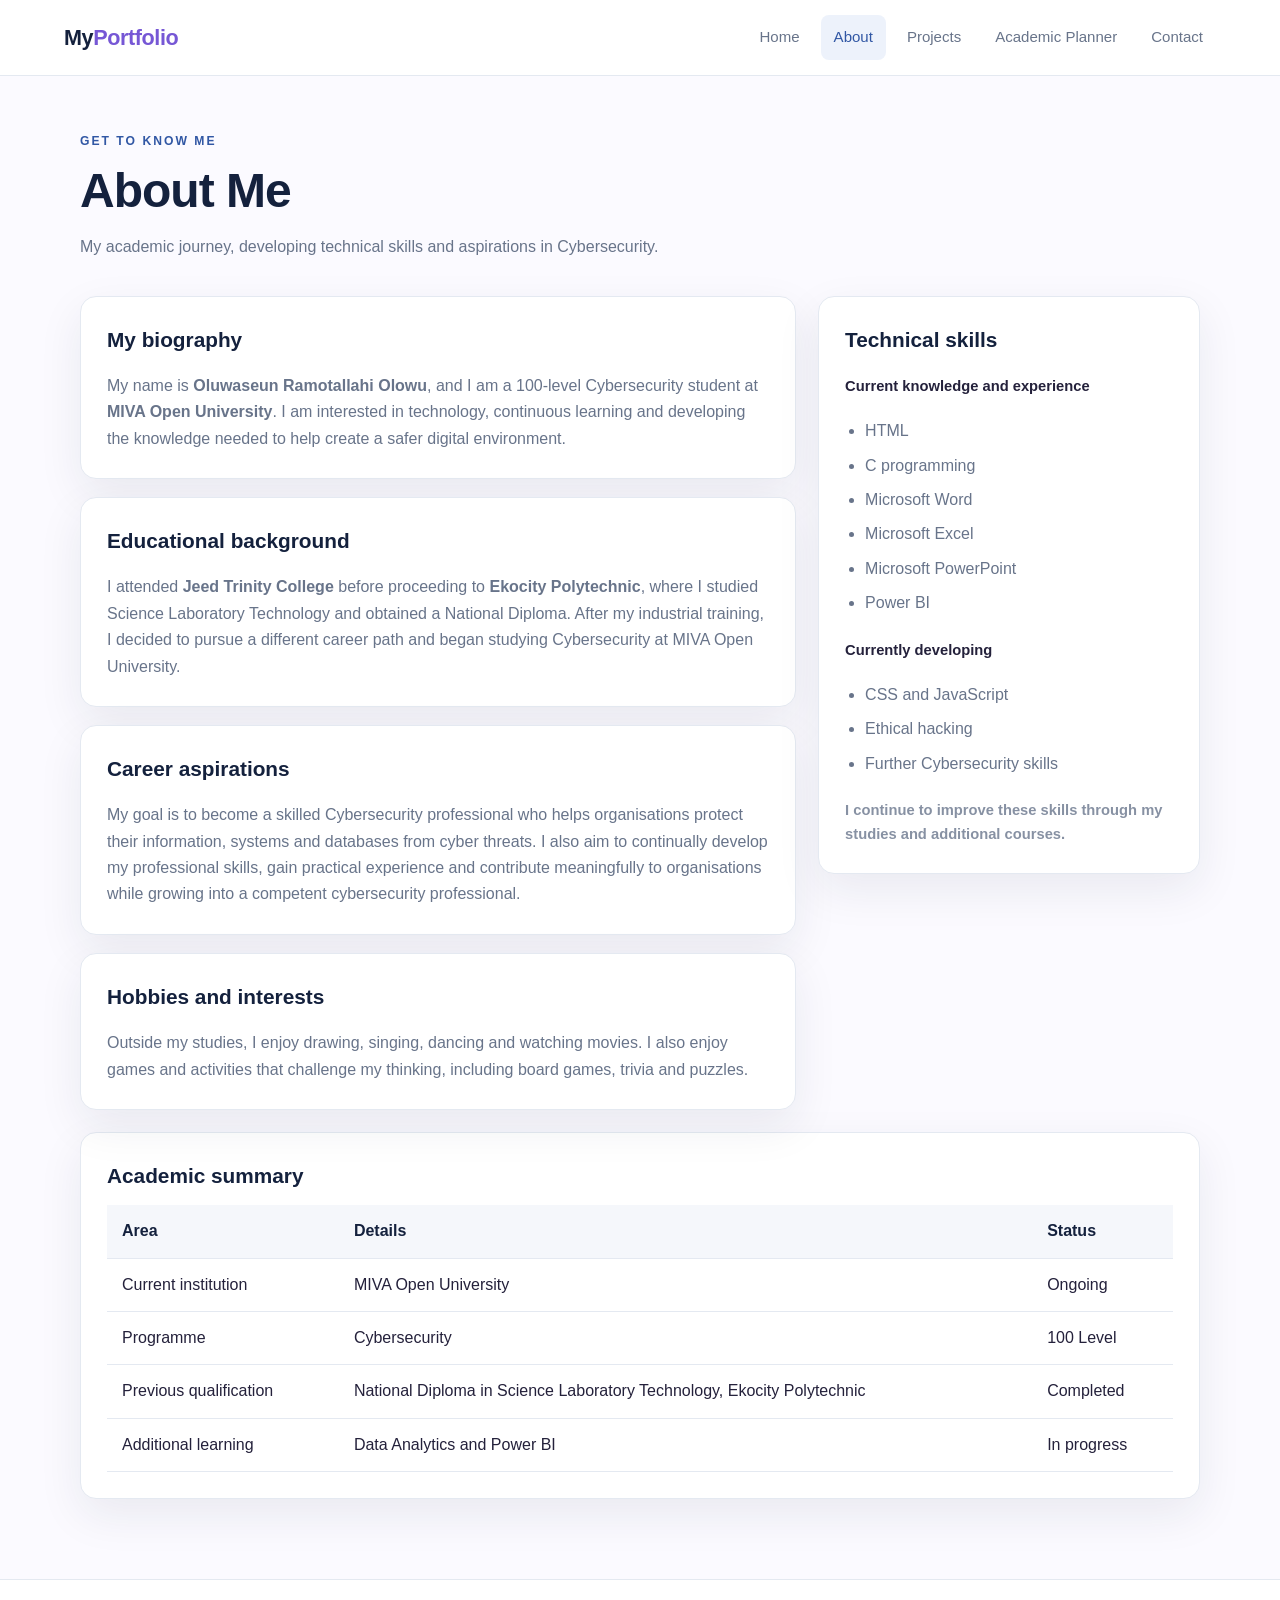
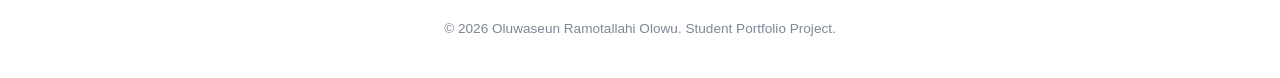
==== about.html @ 8bb6b70c "Add files via upload" ====
<!DOCTYPE html>
<html lang="en">
<head>
  <meta charset="UTF-8">
  <meta name="viewport" content="width=device-width, initial-scale=1.0">
  <title>About Me | Oluwaseun Ramotallahi Olowu</title>
  <link rel="stylesheet" href="css/style.css">
  <script src="js/main.js" defer></script>
</head>
<body>
  <header class="site-header">
    <a class="logo" href="index.html">My<span>Portfolio</span></a>
    <button class="menu-toggle" aria-label="Toggle navigation" aria-expanded="false">☰</button>
    <nav class="navigation" aria-label="Main navigation">
      <a href="index.html">Home</a><a class="active" href="about.html">About</a>
      <a href="projects.html">Projects</a><a href="planner.html">Academic Planner</a>
      <a href="contact.html">Contact</a>
    </nav>
  </header>
  <main class="container page-main">
    <section class="page-intro">
      <p class="eyebrow">GET TO KNOW ME</p>
      <h1>About Me</h1>
      <p>My academic journey, developing technical skills and aspirations in Cybersecurity.</p>
    </section>
    <section class="about-layout">
      <div class="about-main">
        <article class="content-card">
          <h2>My biography</h2>
          <p>My name is <strong>Oluwaseun Ramotallahi Olowu</strong>, and I am a 100-level Cybersecurity student at <strong>MIVA Open University</strong>. I am interested in technology, continuous learning and developing the knowledge needed to help create a safer digital environment.</p>
        </article>
        <article class="content-card">
          <h2>Educational background</h2>
          <p>I attended <strong>Jeed Trinity College</strong> before proceeding to <strong>Ekocity Polytechnic</strong>, where I studied Science Laboratory Technology and obtained a National Diploma. After my industrial training, I decided to pursue a different career path and began studying Cybersecurity at MIVA Open University.</p>
        </article>
        <article class="content-card">
          <h2>Career aspirations</h2>
          <p>My goal is to become a skilled Cybersecurity professional who helps organisations protect their information, systems and databases from cyber threats. I also aim to continually develop my professional skills, gain practical experience and contribute meaningfully to organisations while growing into a competent cybersecurity professional.</p>
        </article>
        <article class="content-card">
          <h2>Hobbies and interests</h2>
          <p>Outside my studies, I enjoy drawing, singing, dancing and watching movies. I also enjoy games and activities that challenge my thinking, including board games, trivia and puzzles.</p>
        </article>
      </div>
      <aside class="content-card skills-card">
        <h2>Technical skills</h2>
        <p><strong>Current knowledge and experience</strong></p>
        <ul class="interest-list">
          <li>HTML</li><li>C programming</li><li>Microsoft Word</li>
          <li>Microsoft Excel</li><li>Microsoft PowerPoint</li><li>Power BI</li>
        </ul>
        <p><strong>Currently developing</strong></p>
        <ul class="interest-list">
          <li>CSS and JavaScript</li><li>Ethical hacking</li>
          <li>Further Cybersecurity skills</li>
        </ul>
        <p class="small-note">I continue to improve these skills through my studies and additional courses.</p>
      </aside>
    </section>
    <section class="content-card table-card">
      <h2>Academic summary</h2>
      <div class="table-wrap">
        <table>
          <thead><tr><th>Area</th><th>Details</th><th>Status</th></tr></thead>
          <tbody>
            <tr><td>Current institution</td><td>MIVA Open University</td><td>Ongoing</td></tr>
            <tr><td>Programme</td><td>Cybersecurity</td><td>100 Level</td></tr>
            <tr><td>Previous qualification</td><td>National Diploma in Science Laboratory Technology, Ekocity Polytechnic</td><td>Completed</td></tr>
            <tr><td>Additional learning</td><td>Data Analytics and Power BI</td><td>In progress</td></tr>
          </tbody>
        </table>
      </div>
    </section>
  </main>
  <footer class="site-footer"><p>© <span class="year"></span> Oluwaseun Ramotallahi Olowu. Student Portfolio Project.</p></footer>
</body>
</html>
---- css/style.css ----
:root{--navy:#14213d;--blue:#3157a4;--cyan:#63c7c2;--ink:#243047;--muted:#68748a;--paper:#f7f9fc;--white:#fff;--line:#e4e9f1;--shadow:0 16px 45px rgba(20,33,61,.08)}
*{box-sizing:border-box}html{scroll-behavior:smooth}body{margin:0;font-family:Arial,Helvetica,sans-serif;color:var(--ink);background:var(--paper);line-height:1.65}a{color:inherit;text-decoration:none}img{max-width:100%;display:block}.container{width:min(1120px,90%);margin-inline:auto}
.site-header{min-height:76px;padding:0 5%;display:flex;align-items:center;justify-content:space-between;background:var(--white);border-bottom:1px solid var(--line);position:sticky;top:0;z-index:10}.logo{font-size:1.35rem;font-weight:800;color:var(--navy);letter-spacing:-.5px}.logo span{color:var(--blue)}.navigation{display:flex;align-items:center;gap:8px}.navigation a{padding:10px 13px;border-radius:8px;color:var(--muted);font-size:.94rem;transition:background .2s,color .2s}.navigation a:hover,.navigation a.active{background:#edf2fb;color:var(--blue)}.menu-toggle{display:none;border:0;background:transparent;font-size:1.6rem;color:var(--navy);cursor:pointer}
.hero{display:grid;grid-template-columns:1.15fr .85fr;align-items:center;gap:55px;padding-block:85px 75px}.eyebrow{font-size:.76rem;font-weight:800;letter-spacing:2px;color:var(--blue);margin:0 0 12px}.hero h1{font-size:clamp(2.5rem,6vw,4.5rem);line-height:1.08;letter-spacing:-2px;margin:0 0 14px;color:var(--navy)}.accent{color:var(--blue)}.hero h2{font-size:1.35rem;font-weight:600;margin:0 0 14px}.lead{font-size:1.08rem;color:var(--muted);max-width:580px}.hero-actions{display:flex;gap:12px;flex-wrap:wrap;margin-top:28px}.button{display:inline-flex;align-items:center;justify-content:center;border:1px solid var(--blue);border-radius:9px;background:var(--blue);color:white;padding:12px 19px;font-weight:700;font-size:.95rem;cursor:pointer;transition:transform .2s,background .2s}.button:hover{transform:translateY(-2px);background:var(--navy)}.button-outline{background:transparent;color:var(--blue)}.button-outline:hover{color:white}.button-small{padding:9px 13px;font-size:.85rem}.hero-photo-wrap{position:relative;max-width:420px;justify-self:center}.hero-photo{width:100%;border-radius:30px;box-shadow:var(--shadow)}.photo-note{position:absolute;bottom:18px;left:-18px;background:white;padding:12px 18px;border-radius:10px;box-shadow:var(--shadow);font-size:.85rem;font-weight:700}
.section{padding-block:60px}.section-heading h2,.split h2,.page-intro h1{font-size:clamp(2rem,4vw,3rem);line-height:1.15;color:var(--navy);margin:0 0 16px;letter-spacing:-1px}.narrow{max-width:760px;color:var(--muted)}.quick-grid{display:grid;grid-template-columns:repeat(3,1fr);gap:20px;margin-top:30px}.info-card,.content-card,.project-card{background:white;border:1px solid var(--line);border-radius:16px;box-shadow:var(--shadow)}.info-card{padding:25px}.card-icon{font-size:1.8rem}.info-card h3{margin:12px 0 5px;color:var(--navy)}.info-card p,.content-card p,.project-card p{color:var(--muted)}.soft-section{background:#edf2fb}.split{display:grid;grid-template-columns:1fr 1fr;align-items:center;gap:60px}.text-link{display:inline-block;color:var(--blue);font-weight:700;margin-top:8px}.planner-preview{background:var(--navy);color:white;border-radius:20px;padding:35px;min-height:260px;box-shadow:var(--shadow)}.preview-top{display:flex;gap:6px}.preview-top span{height:8px;width:8px;border-radius:50%;background:var(--cyan)}.preview-label{font-size:.7rem;letter-spacing:2px;color:#a8c2ff;margin-top:28px}.planner-preview h3{font-size:1.8rem;margin:4px 0 20px}.preview-line{height:9px;background:#53617d;border-radius:10px;width:85%;margin:12px 0}.preview-line.short{width:60%}.preview-check{margin-top:22px;color:#9de2d8}
.page-main{padding-block:55px 80px}.page-intro{margin-bottom:35px}.page-intro h1{margin-bottom:10px}.page-intro>p:last-child{color:var(--muted);max-width:700px}.about-layout{display:grid;grid-template-columns:1.5fr .8fr;gap:22px;align-items:start}.about-main{display:grid;gap:18px}.content-card{padding:26px}.content-card h2{margin:0 0 12px;color:var(--navy);font-size:1.3rem}.content-card p:last-child{margin-bottom:0}.small-note{font-size:.82rem;color:#8791a3!important}.interest-list{padding-left:20px;color:var(--muted)}.interest-list li{padding:4px 0}.skills-card p{margin:17px 0 6px;font-size:.92rem;font-weight:700;color:var(--ink)}.skill-track{height:9px;border-radius:20px;background:#e9edf5;overflow:hidden}.skill-track span{display:block;height:100%;border-radius:20px;background:linear-gradient(90deg,var(--blue),var(--cyan))}.table-card{margin-top:22px}.table-wrap{overflow-x:auto}table{width:100%;border-collapse:collapse;text-align:left;min-width:500px}th,td{padding:13px 15px;border-bottom:1px solid var(--line)}th{color:var(--navy);background:#f5f7fb}
.project-grid{display:grid;grid-template-columns:repeat(3,1fr);gap:22px}.project-card{overflow:hidden;transition:transform .2s}.project-card:hover{transform:translateY(-5px)}.project-card>img{width:100%;height:190px;object-fit:cover;background:#eaf0fb}.project-body{padding:22px}.project-body h2{font-size:1.25rem;color:var(--navy);margin:9px 0}.tag{display:inline-block;background:#edf2fb;color:var(--blue);padding:4px 9px;border-radius:30px;font-size:.72rem;font-weight:800}.multimedia-card{margin-top:28px}.multimedia-card video{width:100%;max-height:400px;border-radius:10px;background:#111}
.planner-layout{display:grid;grid-template-columns:.8fr 1.2fr;gap:22px;align-items:start}.planner-form-card form,.contact-layout form{display:flex;flex-direction:column;gap:9px}.planner-form-card label,.contact-layout label{font-size:.9rem;font-weight:700;color:var(--ink);margin-top:8px}.planner-form-card input,.contact-layout input,.contact-layout textarea{width:100%;padding:12px 13px;border:1px solid #d9e0eb;border-radius:8px;background:white;font:inherit;color:var(--ink);outline:none}.planner-form-card input:focus,.contact-layout input:focus,.contact-layout textarea:focus{border-color:var(--blue);box-shadow:0 0 0 3px #3157a41c}.planner-form-card .button{margin-top:12px}.task-heading{display:flex;justify-content:space-between;align-items:center;gap:12px}.task-heading h2{margin:0}.task-count{font-size:.8rem;color:var(--blue);background:#edf2fb;padding:6px 10px;border-radius:30px;font-weight:700}.task-list{list-style:none;margin:18px 0;padding:0}.task-item{display:flex;align-items:center;gap:12px;padding:13px 0;border-bottom:1px solid var(--line)}.task-item input{accent-color:var(--blue);width:18px;height:18px}.task-text{flex:1;overflow-wrap:anywhere}.task-item.completed .task-text{text-decoration:line-through;color:#9aa3b2}.task-date{display:block;font-size:.76rem;color:#8a94a6}.delete-task{border:0;background:#fff0f0;color:#bd4545;border-radius:7px;padding:7px 10px;cursor:pointer}.empty-state{color:#8a94a6;padding:18px 0}.form-message{min-height:22px;font-size:.9rem;font-weight:700;color:#237b61}.contact-layout{display:grid;grid-template-columns:1.2fr .8fr;gap:22px;align-items:start}.contact-layout textarea{resize:vertical}.contact-aside{background:var(--navy);color:white;padding:30px;border-radius:16px}.contact-aside h2{font-size:1.5rem}.contact-aside p{color:#d0d9eb}.contact-aside strong{color:white}
.site-footer{text-align:center;padding:24px 5%;background:white;border-top:1px solid var(--line);color:#7d8798;font-size:.85rem}
@media(max-width:800px){.site-header{min-height:68px}.menu-toggle{display:block}.navigation{display:none;position:absolute;top:68px;left:0;right:0;background:white;padding:12px 5% 18px;box-shadow:var(--shadow);flex-direction:column;align-items:stretch}.navigation.open{display:flex}.navigation a{padding:12px}.hero{grid-template-columns:1fr;text-align:center;padding-block:55px;gap:35px}.hero-copy .lead{margin-inline:auto}.hero-actions{justify-content:center}.hero-photo-wrap{max-width:330px}.quick-grid,.project-grid{grid-template-columns:1fr 1fr}.split{gap:30px}.about-layout,.planner-layout,.contact-layout{grid-template-columns:1fr}}
@media(max-width:540px){.quick-grid,.project-grid{grid-template-columns:1fr}.page-main{padding-top:38px}.content-card{padding:21px}.split{grid-template-columns:1fr}.hero h1{letter-spacing:-1px}.photo-note{left:-7px}.task-heading{align-items:flex-start;flex-direction:column}.task-item{flex-wrap:wrap}.task-date{margin-left:30px}}

/* Modern personal touches */
:root { --accent: #7657d5; --accent-soft: #eee8ff; --ink: #24213b; }
body { background: #fbfaff; }
.site-header { background: rgba(255,255,255,.94); backdrop-filter: blur(12px); }
.logo { font-weight: 800; letter-spacing: -.4px; }
.logo span { color: var(--accent); }
.hero { gap: 4rem; }
.hero h1 { letter-spacing: -1.5px; }
.hero-photo-wrap { padding: 18px; border-radius: 32px; background: linear-gradient(145deg,#eee8ff,#e0f5ed 58%,#ffeadf); }
.hero-photo { border-radius: 24px; object-fit: cover; object-position: center 30%; }
.info-card { border: 1px solid #ebe6f5; border-radius: 18px; transition: transform .25s, box-shadow .25s; }
.info-card:hover { transform: translateY(-5px); box-shadow: 0 14px 30px #35265d14; }
.button { border-radius: 10px; transition: transform .2s, box-shadow .2s; }
.button:hover { transform: translateY(-2px); box-shadow: 0 8px 20px #7657d533; }
.photo-note { border-radius: 12px; box-shadow: 0 8px 25px #30234a18; }
@media (max-width: 700px) { .hero-photo { object-position: center 30%; } }
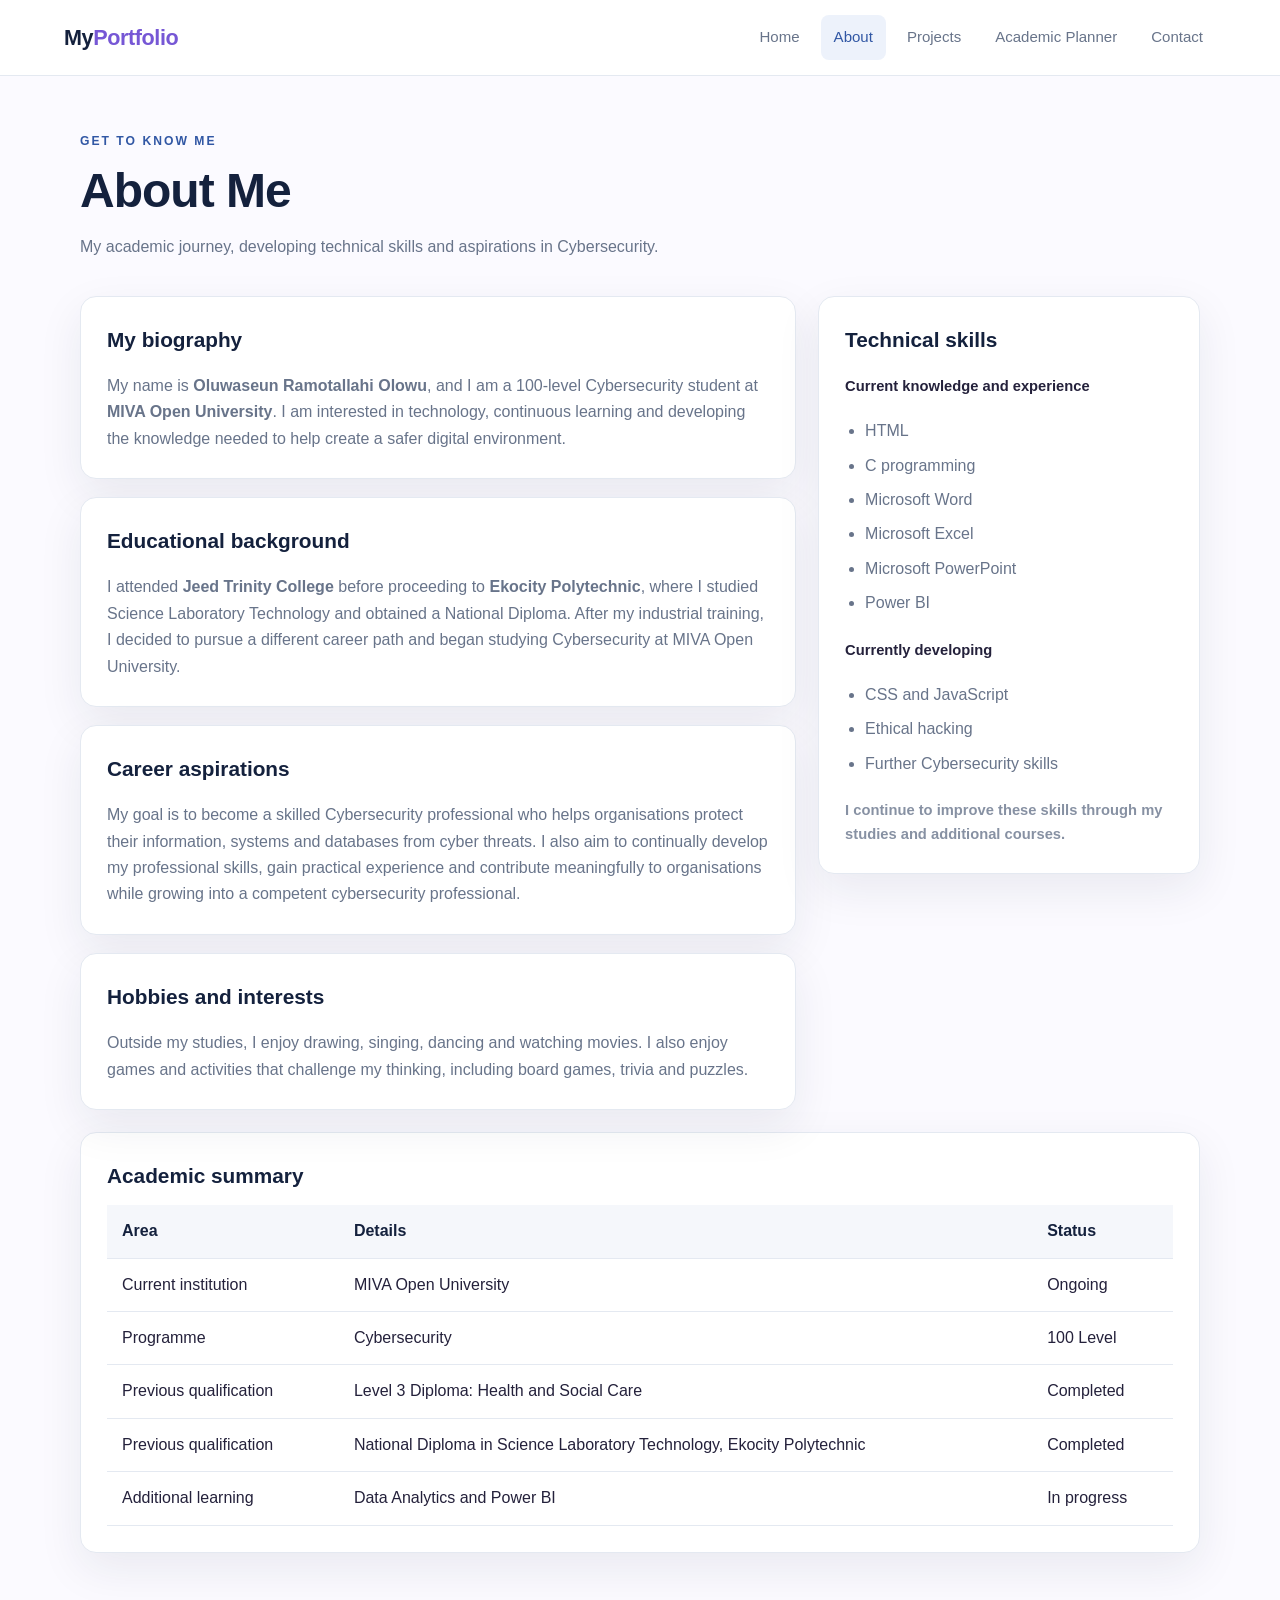
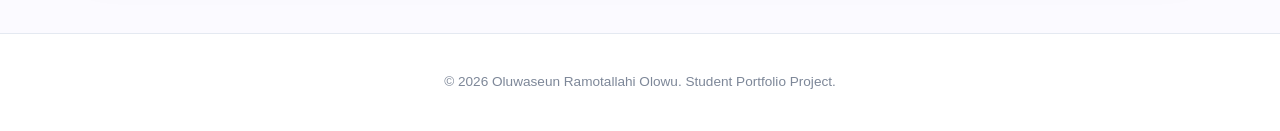
==== commit 981d22c4: "about.html" ====
--- a/about.html
+++ b/about.html
@@ -65,6 +65,7 @@
           <tbody>
             <tr><td>Current institution</td><td>MIVA Open University</td><td>Ongoing</td></tr>
             <tr><td>Programme</td><td>Cybersecurity</td><td>100 Level</td></tr>
+            <tr><td>Previous qualification</td><td>Level 3 Diploma: Health and Social Care</td><td>Completed</td></tr>
             <tr><td>Previous qualification</td><td>National Diploma in Science Laboratory Technology, Ekocity Polytechnic</td><td>Completed</td></tr>
             <tr><td>Additional learning</td><td>Data Analytics and Power BI</td><td>In progress</td></tr>
           </tbody>
